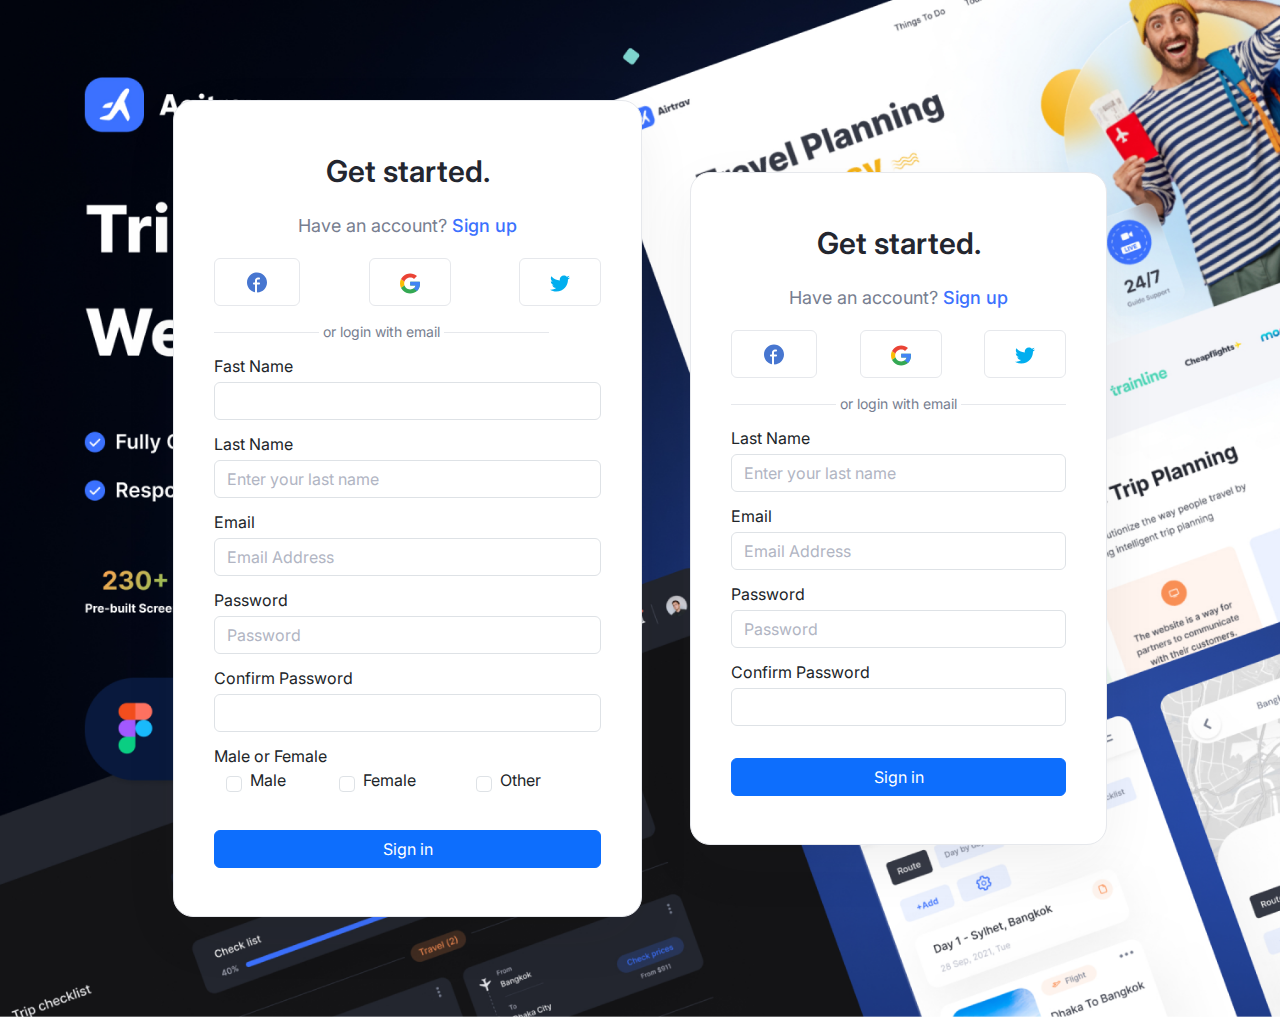
==== login.html @ 50b44e59 "update" ====
<!DOCTYPE html>
<html lang="en">

<head>
    <meta charset="UTF-8">
    <meta http-equiv="X-UA-Compatible" content="IE=edge">
    <!-- Latest compiled and minified CSS -->
    <link href="https://cdn.jsdelivr.net/npm/bootstrap@5.3.0/dist/css/bootstrap.min.css" rel="stylesheet">

    <!-- Latest compiled JavaScript -->
    <script src="https://cdn.jsdelivr.net/npm/bootstrap@5.3.0/dist/js/bootstrap.bundle.min.js"></script>
    <meta name="keywords" content="hoa tươi, mua hoa">
    <meta name="viewport" content="width=device-width, initial-scale=1.0">
    <link rel="preconnect" href="https://fonts.googleapis.com">
    <link rel="preconnect" href="https://fonts.gstatic.com" crossorigin>
    <link rel="icon" type="image/x-icon" href="assets/images/logo.png">
    <link href="https://fonts.googleapis.com/css2?family=Roboto:wght@300&display=swap" rel="stylesheet">
    <link rel="stylesheet" href="https://cdnjs.cloudflare.com/ajax/libs/font-awesome/6.1.2/css/all.min.css"
        integrity="sha512-1sCRPdkRXhBV2PBLUdRb4tMg1w2YPf37qatUFeS7zlBy7jJI8Lf4VHwWfZZfpXtYSLy85pkm9GaYVYMfw5BC1A=="
        crossorigin="anonymous" referrerpolicy="no-referrer" />
    <link rel="stylesheet" href="https://cdnjs.cloudflare.com/ajax/libs/font-awesome/6.4.2/css/all.min.css"
        integrity="sha512-z3gLpd7yknf1YoNbCzqRKc4qyor8gaKU1qmn+CShxbuBusANI9QpRohGBreCFkKxLhei6S9CQXFEbbKuqLg0DA=="
        crossorigin="anonymous" referrerpolicy="no-referrer" />
    <link rel="stylesheet" href="./assets/css/reset.css" />
    <link rel="stylesheet" href="./assets/css/stylelogin.css" />
    <style>
        @import url('https://fonts.googleapis.com/css2?family=Inter:wght@900&display=swap');
    </style>
    <style>
        @import url('https://fonts.googleapis.com/css2?family=Inter:wght@800;900&display=swap');
    </style>
    <style>
        @import url('https://fonts.googleapis.com/css2?family=Inter:wght@700;800;900&display=swap');
    </style>
    <style>
        @import url('https://fonts.googleapis.com/css2?family=Inter:wght@600;700;800;900&display=swap');
    </style>
    <style>
        @import url('https://fonts.googleapis.com/css2?family=Inter:wght@500;600;700;800;900&display=swap');
    </style>
    <style>
        @import url('https://fonts.googleapis.com/css2?family=Inter:wght@400;500;600;700;800;900&display=swap');
    </style>
    <style>
        @import url('https://fonts.googleapis.com/css2?family=Inter:wght@100;200;300&display=swap');
    </style>

    <title>Airtrav</title>
</head>

<body>
    <div class="login">
        <h1 class="text-center mb-3" style="color: var(--gray-1, #23262F);
        text-align: center;
        
        /* heading/H2 */
        font-family: Inter;
        font-size: 30px;
        font-style: normal;
        font-weight: 600;
        line-height: 45px; /* 150% */">Get started.</h1>
        <p class="text-center mb-3" style="color: var(--gray-3, #777E90);
        text-align: center;
        /* body/bodi 18 (regular) */
        font-family: Inter;
        font-size: 18px;
        font-style: normal;
        font-weight: 400;
        line-height: 32px;">Have an account? <a class="link-offset-2 link-underline link-underline-opacity-0"
                style="color: var(--primary-primary, #3B71FE);
/* body/bodi 18 (medium) */
font-family: Inter;
font-size: 18px;
font-style: normal;
font-weight: 500;
line-height: 28px;" href="#">Sign up</a> </p>
        <div class=" d-flex  justify-content-between mb-3">
            <button type="button" class="btn btn-outline-secondary"><svg xmlns="http://www.w3.org/2000/svg" width="24"
                    height="25" viewBox="0 0 24 25" fill="none">
                    <path
                        d="M12 22.0114C12 22.2877 12.2241 22.513 12.4999 22.4994C17.7905 22.2388 22 17.8642 22 12.5059C22 6.97977 17.5228 2.5 12 2.5C6.47715 2.5 2 6.97977 2 12.5059C2 17.1337 5.13989 21.0277 9.40433 22.1713C9.70966 22.2533 10 22.0158 10 21.6995V14.507H9C8.44771 14.507 8 14.0591 8 13.5064C8 12.9538 8.44772 12.5059 9 12.5059H10V10.5047C10 8.84687 11.3431 7.50293 13 7.50293H14C14.5523 7.50293 15 7.95091 15 8.50352C15 9.05613 14.5523 9.5041 14 9.5041H13C12.4477 9.5041 12 9.95208 12 10.5047V12.5059H14C14.5523 12.5059 15 12.9538 15 13.5064C15 14.0591 14.5523 14.507 14 14.507H12V22.0114Z"
                        fill="#4776D0" />
                </svg></button>
            <button type="button" class="btn btn-outline-secondary"><svg xmlns="http://www.w3.org/2000/svg" width="20"
                    height="21" viewBox="0 0 20 21" fill="none">
                    <g id="Logo Google">
                        <g id="Clipped">
                            <mask id="mask0_2151_49157" style="mask-type:luminance" maskUnits="userSpaceOnUse" x="0"
                                y="0" width="20" height="21">
                                <path id="a" fill-rule="evenodd" clip-rule="evenodd"
                                    d="M19.7674 8.68182H10.2326V12.5455H15.7209C15.2093 15 13.0698 16.4091 10.2326 16.4091C6.88372 16.4091 4.18605 13.7727 4.18605 10.5C4.18605 7.22727 6.88372 4.59091 10.2326 4.59091C11.6744 4.59091 12.9767 5.09091 14 5.90909L16.9767 3C15.1628 1.45455 12.8372 0.5 10.2326 0.5C4.55814 0.5 0 4.95455 0 10.5C0 16.0455 4.55814 20.5 10.2326 20.5C15.3488 20.5 20 16.8636 20 10.5C20 9.90909 19.907 9.27273 19.7674 8.68182Z"
                                    fill="white" />
                            </mask>
                            <g mask="url(#mask0_2151_49157)">
                                <path id="Path" d="M-0.930176 16.4091V4.59088L6.9768 10.5L-0.930176 16.4091Z"
                                    fill="#FBBC05" />
                            </g>
                        </g>
                        <g id="Clipped_2">
                            <mask id="mask1_2151_49157" style="mask-type:luminance" maskUnits="userSpaceOnUse" x="0"
                                y="0" width="20" height="21">
                                <path id="a_2" fill-rule="evenodd" clip-rule="evenodd"
                                    d="M19.7674 8.68182H10.2326V12.5455H15.7209C15.2093 15 13.0698 16.4091 10.2326 16.4091C6.88372 16.4091 4.18605 13.7727 4.18605 10.5C4.18605 7.22727 6.88372 4.59091 10.2326 4.59091C11.6744 4.59091 12.9767 5.09091 14 5.90909L16.9767 3C15.1628 1.45455 12.8372 0.5 10.2326 0.5C4.55814 0.5 0 4.95455 0 10.5C0 16.0455 4.55814 20.5 10.2326 20.5C15.3488 20.5 20 16.8636 20 10.5C20 9.90909 19.907 9.27273 19.7674 8.68182Z"
                                    fill="white" />
                            </mask>
                            <g mask="url(#mask1_2151_49157)">
                                <path id="Path_2"
                                    d="M-0.930176 4.59088L6.9768 10.5L10.2326 7.72725L21.3954 5.95452V-0.409119H-0.930176V4.59088Z"
                                    fill="#EA4335" />
                            </g>
                        </g>
                        <g id="Clipped_3">
                            <mask id="mask2_2151_49157" style="mask-type:luminance" maskUnits="userSpaceOnUse" x="0"
                                y="0" width="20" height="21">
                                <path id="a_3" fill-rule="evenodd" clip-rule="evenodd"
                                    d="M19.7674 8.68182H10.2326V12.5455H15.7209C15.2093 15 13.0698 16.4091 10.2326 16.4091C6.88372 16.4091 4.18605 13.7727 4.18605 10.5C4.18605 7.22727 6.88372 4.59091 10.2326 4.59091C11.6744 4.59091 12.9767 5.09091 14 5.90909L16.9767 3C15.1628 1.45455 12.8372 0.5 10.2326 0.5C4.55814 0.5 0 4.95455 0 10.5C0 16.0455 4.55814 20.5 10.2326 20.5C15.3488 20.5 20 16.8636 20 10.5C20 9.90909 19.907 9.27273 19.7674 8.68182Z"
                                    fill="white" />
                            </mask>
                            <g mask="url(#mask2_2151_49157)">
                                <path id="Path_3"
                                    d="M-0.930176 16.4091L13.0233 5.95452L16.6977 6.40906L21.3954 -0.409119V21.4091H-0.930176V16.4091Z"
                                    fill="#34A853" />
                            </g>
                        </g>
                        <g id="Clipped_4">
                            <mask id="mask3_2151_49157" style="mask-type:luminance" maskUnits="userSpaceOnUse" x="0"
                                y="0" width="20" height="21">
                                <path id="a_4" fill-rule="evenodd" clip-rule="evenodd"
                                    d="M19.7674 8.68182H10.2326V12.5455H15.7209C15.2093 15 13.0698 16.4091 10.2326 16.4091C6.88372 16.4091 4.18605 13.7727 4.18605 10.5C4.18605 7.22727 6.88372 4.59091 10.2326 4.59091C11.6744 4.59091 12.9767 5.09091 14 5.90909L16.9767 3C15.1628 1.45455 12.8372 0.5 10.2326 0.5C4.55814 0.5 0 4.95455 0 10.5C0 16.0455 4.55814 20.5 10.2326 20.5C15.3488 20.5 20 16.8636 20 10.5C20 9.90909 19.907 9.27273 19.7674 8.68182Z"
                                    fill="white" />
                            </mask>
                            <g mask="url(#mask3_2151_49157)">
                                <path id="Path_4"
                                    d="M21.3953 21.4091L6.97668 10.5L5.11621 9.13634L21.3953 4.59088V21.4091Z"
                                    fill="#4285F4" />
                            </g>
                        </g>
                    </g>
                </svg></button>
            <button type="button" class="btn btn-outline-secondary"><svg xmlns="http://www.w3.org/2000/svg" width="20"
                    height="17" viewBox="0 0 20 17" fill="none">
                    <g id="google/text">
                        <path id="Vector"
                            d="M20 2.39415C19.2563 2.71538 18.4637 2.92831 17.6375 3.03169C18.4875 2.532 19.1363 1.74677 19.4412 0.800308C18.6488 1.26554 17.7738 1.59415 16.8412 1.77754C16.0887 0.988616 15.0162 0.5 13.8462 0.5C11.5763 0.5 9.74875 2.31415 9.74875 4.53815C9.74875 4.85815 9.77625 5.16585 9.84375 5.45877C6.435 5.29508 3.41875 3.68646 1.3925 1.236C1.03875 1.84031 0.83125 2.532 0.83125 3.27662C0.83125 4.67477 1.5625 5.91415 2.6525 6.63169C1.99375 6.61938 1.3475 6.43108 0.8 6.13446C0.8 6.14677 0.8 6.16277 0.8 6.17877C0.8 8.14062 2.22125 9.77015 4.085 10.1455C3.75125 10.2354 3.3875 10.2785 3.01 10.2785C2.7475 10.2785 2.4825 10.2637 2.23375 10.2095C2.765 11.8083 4.2725 12.9837 6.065 13.0218C4.67 14.0963 2.89875 14.7437 0.98125 14.7437C0.645 14.7437 0.3225 14.7289 0 14.6883C1.81625 15.8415 3.96875 16.5 6.29 16.5C13.835 16.5 17.96 10.3462 17.96 5.012C17.96 4.83354 17.9538 4.66123 17.945 4.49015C18.7588 3.92154 19.4425 3.21138 20 2.39415Z"
                            fill="#01AEEF" />
                    </g>
                </svg></button>
            
            </div>
        
        <div class="line-space mb-3 d-flex align-items-center">
                <div></div>
                <span class="mx-1" style="color: var(--gray-3, #777E90);
                /* body/bodi 14 (regular) */
                font-family: Inter;
                font-size: 14px;
                font-style: normal;
                font-weight: 400;
                line-height: 20px;">or login with email</span>
                <div></div>
        </div>
        <form id="form-1">
            <div class="mb-3 form-group  ">
                <label for="exampleInputEmail1" class="form-label">Fast Name</label>
                <select name="firstname"  class="form-control" id="firstname"
                    placeholder=" sdfsdfsde">
                    <option class="d-none"value=""></option>
                    <option value="HN">Ha Noi</option>
                    <option value="SG">Sai Gon</option>
                    <option value="DN">Da Nang</option>
                </select>
                <span class="form-message"></span>
            </div>
            <div class="mb-3 form-group">
                <label for="exampleInputEmail1" class="form-label">Last Name</label>
                <input name="lastname" type="text" class="form-control" id="lastname" aria-describedby="emailHelp"
                    placeholder="Enter your last name">
                <span class="form-message"></span>
            </div>
            <div class="mb-3 form-group">
                <label for="exampleInputEmail1" class="form-label">Email </label>
                <input name="email" type="email" class="form-control" id="email" aria-describedby="emailHelp"
                    placeholder="Email Address">
                <span class="form-message"></span>
            </div>
            <div class="mb-3 form-group">
                <label for="exampleInputEmail1" class="form-label">Password </label>
                <input name="password" type="password" class="form-control" id="password" aria-describedby="emailHelp"
                    placeholder="Password">
                <span class="form-message"></span>
            </div>
            <div class="mb-3 form-group">
                <label for="exampleInputEmail1" class="form-label">Confirm Password </label>
                <input name="passwordreget" type="password" class="form-control" id="regetpassword" aria-describedby="emailHelp"
                    placeholder=" ">
                <span class="form-message"></span>
            </div>
            <div class="form-group mb-3 row  d-flex justify-content-between align-items-center">
                <h1 class="col-12 mb-2" >Male or Female</h1>
                <div class="form-check col-4 p-0 ps-5">
                    <input class="form-check-input" type="checkbox" name="flexRadioDefault" id="flexRadioDefault1" value="Male">
                    <label class="form-check-label" for="flexRadioDefault1">
                        Male
                    </label>
                  </div>
                  <div class="form-check col-4">
                    <input class="form-check-input" type="checkbox" name="flexRadioDefault" id="flexRadioDefault2" value="Female" >
                    <label class="form-check-label" for="flexRadioDefault2">
                        Female
                    </label>
                  </div>
                  <div class="form-check col-4">
                    <input class="form-check-input" type="checkbox" name="flexRadioDefault" id="flexRadioDefault3" value="other">
                    <label class="form-check-label" for="flexRadioDefault2">
                      Other
                    </label>
                  </div>
                  <span class="form-message"></span>
            </div>
            
            
            
            <button type="submit" class="btn btn-primary w-100 align-items-center mt-3">Sign in</button>
        </form>
        

    </div>

    <div class="login ms-5">
        <h1 class="text-center mb-3" style="color: var(--gray-1, #23262F);
        text-align: center;
        
        /* heading/H2 */
        font-family: Inter;
        font-size: 30px;
        font-style: normal;
        font-weight: 600;
        line-height: 45px; /* 150% */">Get started.</h1>
        <p class="text-center mb-3" style="color: var(--gray-3, #777E90);
        text-align: center;
        /* body/bodi 18 (regular) */
        font-family: Inter;
        font-size: 18px;
        font-style: normal;
        font-weight: 400;
        line-height: 32px;">Have an account? <a class="link-offset-2 link-underline link-underline-opacity-0"
                style="color: var(--primary-primary, #3B71FE);
/* body/bodi 18 (medium) */
font-family: Inter;
font-size: 18px;
font-style: normal;
font-weight: 500;
line-height: 28px;" href="#">Sign up</a> </p>
        <div class=" d-flex  justify-content-between mb-3">
            <button type="button" class="btn btn-outline-secondary"><svg xmlns="http://www.w3.org/2000/svg" width="24"
                    height="25" viewBox="0 0 24 25" fill="none">
                    <path
                        d="M12 22.0114C12 22.2877 12.2241 22.513 12.4999 22.4994C17.7905 22.2388 22 17.8642 22 12.5059C22 6.97977 17.5228 2.5 12 2.5C6.47715 2.5 2 6.97977 2 12.5059C2 17.1337 5.13989 21.0277 9.40433 22.1713C9.70966 22.2533 10 22.0158 10 21.6995V14.507H9C8.44771 14.507 8 14.0591 8 13.5064C8 12.9538 8.44772 12.5059 9 12.5059H10V10.5047C10 8.84687 11.3431 7.50293 13 7.50293H14C14.5523 7.50293 15 7.95091 15 8.50352C15 9.05613 14.5523 9.5041 14 9.5041H13C12.4477 9.5041 12 9.95208 12 10.5047V12.5059H14C14.5523 12.5059 15 12.9538 15 13.5064C15 14.0591 14.5523 14.507 14 14.507H12V22.0114Z"
                        fill="#4776D0" />
                </svg></button>
            <button type="button" class="btn btn-outline-secondary"><svg xmlns="http://www.w3.org/2000/svg" width="20"
                    height="21" viewBox="0 0 20 21" fill="none">
                    <g id="Logo Google">
                        <g id="Clipped">
                            <mask id="mask0_2151_49157" style="mask-type:luminance" maskUnits="userSpaceOnUse" x="0"
                                y="0" width="20" height="21">
                                <path id="a" fill-rule="evenodd" clip-rule="evenodd"
                                    d="M19.7674 8.68182H10.2326V12.5455H15.7209C15.2093 15 13.0698 16.4091 10.2326 16.4091C6.88372 16.4091 4.18605 13.7727 4.18605 10.5C4.18605 7.22727 6.88372 4.59091 10.2326 4.59091C11.6744 4.59091 12.9767 5.09091 14 5.90909L16.9767 3C15.1628 1.45455 12.8372 0.5 10.2326 0.5C4.55814 0.5 0 4.95455 0 10.5C0 16.0455 4.55814 20.5 10.2326 20.5C15.3488 20.5 20 16.8636 20 10.5C20 9.90909 19.907 9.27273 19.7674 8.68182Z"
                                    fill="white" />
                            </mask>
                            <g mask="url(#mask0_2151_49157)">
                                <path id="Path" d="M-0.930176 16.4091V4.59088L6.9768 10.5L-0.930176 16.4091Z"
                                    fill="#FBBC05" />
                            </g>
                        </g>
                        <g id="Clipped_2">
                            <mask id="mask1_2151_49157" style="mask-type:luminance" maskUnits="userSpaceOnUse" x="0"
                                y="0" width="20" height="21">
                                <path id="a_2" fill-rule="evenodd" clip-rule="evenodd"
                                    d="M19.7674 8.68182H10.2326V12.5455H15.7209C15.2093 15 13.0698 16.4091 10.2326 16.4091C6.88372 16.4091 4.18605 13.7727 4.18605 10.5C4.18605 7.22727 6.88372 4.59091 10.2326 4.59091C11.6744 4.59091 12.9767 5.09091 14 5.90909L16.9767 3C15.1628 1.45455 12.8372 0.5 10.2326 0.5C4.55814 0.5 0 4.95455 0 10.5C0 16.0455 4.55814 20.5 10.2326 20.5C15.3488 20.5 20 16.8636 20 10.5C20 9.90909 19.907 9.27273 19.7674 8.68182Z"
                                    fill="white" />
                            </mask>
                            <g mask="url(#mask1_2151_49157)">
                                <path id="Path_2"
                                    d="M-0.930176 4.59088L6.9768 10.5L10.2326 7.72725L21.3954 5.95452V-0.409119H-0.930176V4.59088Z"
                                    fill="#EA4335" />
                            </g>
                        </g>
                        <g id="Clipped_3">
                            <mask id="mask2_2151_49157" style="mask-type:luminance" maskUnits="userSpaceOnUse" x="0"
                                y="0" width="20" height="21">
                                <path id="a_3" fill-rule="evenodd" clip-rule="evenodd"
                                    d="M19.7674 8.68182H10.2326V12.5455H15.7209C15.2093 15 13.0698 16.4091 10.2326 16.4091C6.88372 16.4091 4.18605 13.7727 4.18605 10.5C4.18605 7.22727 6.88372 4.59091 10.2326 4.59091C11.6744 4.59091 12.9767 5.09091 14 5.90909L16.9767 3C15.1628 1.45455 12.8372 0.5 10.2326 0.5C4.55814 0.5 0 4.95455 0 10.5C0 16.0455 4.55814 20.5 10.2326 20.5C15.3488 20.5 20 16.8636 20 10.5C20 9.90909 19.907 9.27273 19.7674 8.68182Z"
                                    fill="white" />
                            </mask>
                            <g mask="url(#mask2_2151_49157)">
                                <path id="Path_3"
                                    d="M-0.930176 16.4091L13.0233 5.95452L16.6977 6.40906L21.3954 -0.409119V21.4091H-0.930176V16.4091Z"
                                    fill="#34A853" />
                            </g>
                        </g>
                        <g id="Clipped_4">
                            <mask id="mask3_2151_49157" style="mask-type:luminance" maskUnits="userSpaceOnUse" x="0"
                                y="0" width="20" height="21">
                                <path id="a_4" fill-rule="evenodd" clip-rule="evenodd"
                                    d="M19.7674 8.68182H10.2326V12.5455H15.7209C15.2093 15 13.0698 16.4091 10.2326 16.4091C6.88372 16.4091 4.18605 13.7727 4.18605 10.5C4.18605 7.22727 6.88372 4.59091 10.2326 4.59091C11.6744 4.59091 12.9767 5.09091 14 5.90909L16.9767 3C15.1628 1.45455 12.8372 0.5 10.2326 0.5C4.55814 0.5 0 4.95455 0 10.5C0 16.0455 4.55814 20.5 10.2326 20.5C15.3488 20.5 20 16.8636 20 10.5C20 9.90909 19.907 9.27273 19.7674 8.68182Z"
                                    fill="white" />
                            </mask>
                            <g mask="url(#mask3_2151_49157)">
                                <path id="Path_4"
                                    d="M21.3953 21.4091L6.97668 10.5L5.11621 9.13634L21.3953 4.59088V21.4091Z"
                                    fill="#4285F4" />
                            </g>
                        </g>
                    </g>
                </svg></button>
            <button type="button" class="btn btn-outline-secondary"><svg xmlns="http://www.w3.org/2000/svg" width="20"
                    height="17" viewBox="0 0 20 17" fill="none">
                    <g id="google/text">
                        <path id="Vector"
                            d="M20 2.39415C19.2563 2.71538 18.4637 2.92831 17.6375 3.03169C18.4875 2.532 19.1363 1.74677 19.4412 0.800308C18.6488 1.26554 17.7738 1.59415 16.8412 1.77754C16.0887 0.988616 15.0162 0.5 13.8462 0.5C11.5763 0.5 9.74875 2.31415 9.74875 4.53815C9.74875 4.85815 9.77625 5.16585 9.84375 5.45877C6.435 5.29508 3.41875 3.68646 1.3925 1.236C1.03875 1.84031 0.83125 2.532 0.83125 3.27662C0.83125 4.67477 1.5625 5.91415 2.6525 6.63169C1.99375 6.61938 1.3475 6.43108 0.8 6.13446C0.8 6.14677 0.8 6.16277 0.8 6.17877C0.8 8.14062 2.22125 9.77015 4.085 10.1455C3.75125 10.2354 3.3875 10.2785 3.01 10.2785C2.7475 10.2785 2.4825 10.2637 2.23375 10.2095C2.765 11.8083 4.2725 12.9837 6.065 13.0218C4.67 14.0963 2.89875 14.7437 0.98125 14.7437C0.645 14.7437 0.3225 14.7289 0 14.6883C1.81625 15.8415 3.96875 16.5 6.29 16.5C13.835 16.5 17.96 10.3462 17.96 5.012C17.96 4.83354 17.9538 4.66123 17.945 4.49015C18.7588 3.92154 19.4425 3.21138 20 2.39415Z"
                            fill="#01AEEF" />
                    </g>
                </svg></button>
            
            </div>
        
        <div class="line-space mb-3 d-flex align-items-center " >
                <div></div>
                <span class="mx-1" style="color: var(--gray-3, #777E90);
                /* body/bodi 14 (regular) */
                font-family: Inter;
                font-size: 14px;
                font-style: normal;
                font-weight: 400;
                line-height: 20px;">or login with email</span>
                <div></div>
        </div>
        <form id="form-2">
            
            <div class="mb-3 form-group">
                <label for="exampleInputEmail1" class="form-label">Last Name</label>
                <input name="lastname" rules="required" type="text" class="form-control" id="lastname1" aria-describedby="emailHelp"
                    placeholder="Enter your last name">
                <span class="form-message"></span>
            </div>
            <div class="mb-3 form-group">
                <label for="exampleInputEmail1" class="form-label">Email </label>
                <input name="email" rules="required|email" type="email" class="form-control" id="email1" aria-describedby="emailHelp"
                    placeholder="Email Address">
                <span class="form-message"></span>
            </div>
            <div class="mb-3 form-group">
                <label for="exampleInputEmail1" class="form-label">Password </label>
                <input name="password" rules="required|min:6" type="password" class="form-control" id="password1" aria-describedby="emailHelp"
                    placeholder="Password">
                <span class="form-message"></span>
            </div>
            <div class="mb-3 form-group">
                <label for="exampleInputEmail1" class="form-label">Confirm Password </label>
                <input name="passwordreget" rules="required" type="password" class="form-control" id="regetpassword1" aria-describedby="emailHelp"
                    placeholder=" ">
                <span class="form-message"></span>
            </div>
            <!-- <div class="form-group mb-3 row  d-flex justify-content-between align-items-center">
                <h1 class="col-12 mb-2" >Male or Female</h1>
                <div class="form-check col-4 p-0 ps-5">
                    <input class="form-check-input" type="checkbox" name="flexRadioDefault" id="flexRadioDefault4" value="Male">
                    <label class="form-check-label" for="flexRadioDefault1">
                        Male
                    </label>
                  </div>
                  <div class="form-check col-4">
                    <input class="form-check-input" type="checkbox" name="flexRadioDefault" id="flexRadioDefault5" value="Female" >
                    <label class="form-check-label" for="flexRadioDefault2">
                        Female
                    </label>
                  </div>
                  <div class="form-check col-4">
                    <input class="form-check-input" type="checkbox" name="flexRadioDefault" id="flexRadioDefault6" value="other">
                    <label class="form-check-label" for="flexRadioDefault2">
                      Other
                    </label>
                  </div>
                  <span class="form-message"></span>
            </div> -->
            
            
            
            <button type="submit" class="btn btn-primary w-100 align-items-center mt-3">Sign in</button>
        </form>
        

    </div>

    <script src="assets/js/login.js"></script>
    <script>
        Validator({
            form:'#form-1',
            formGroup: '.form-group',
            errorSelector:'.form-message',
            rules: [
                Validator.isRequired('#firstname'),
                Validator.isRequired('#lastname'),
                Validator.isRequired('#email'),
                Validator.isEmail('#email'),
                Validator.minLength('#password',6),
                Validator.isRequired('#regetpassword'),
                Validator.isRequiredCheckbox('input[name="flexRadioDefault"]'),
                Validator.isConfirmed('#regetpassword',function(){
                    return document.querySelector('#form-1 #password').value;
                })
            ],
            onsubmit: function (data){
                console.log(data);
            }   
        })
        Validator2('#form-2')
    </script>
</body>
---- assets/css/stylelogin.css ----
body {
    width: 100%;
    min-height: 100vh;
    display: flex;
    justify-content: center;
    align-items: center;
    padding:100px 0;
    font-family: 'Inter', sans-serif;
    font-style: normal;
    padding-top: 100px;
    background: url(/assets/images/thumb.png)no-repeat;
    background-size: cover;
    
}
.login {
padding: 48px 40px;
border-radius: 20px;
border: 0.5px solid var(--gray-5, #E6E8EC);
background: var(--white-white, #FFF);
box-shadow: 0px 20px 60px -6px rgba(40, 40, 40, 0.08);
}
.form-control::-webkit-input-placeholder{
    color: var(--gray-4, #B1B5C3);
/* body/bodi 16 (regular) */
font-family: Inter;
font-size: 16px;
font-style: normal;
font-weight: 400;
line-height: 24px; /* 150% */
}
.btn-outline-secondary{
    border: 1px solid var(--gray-5, #E6E8EC);
    padding:10px 30px;

}
.btn-outline-secondary:hover{
    background-color: #FFF;
}
.line-space div{
    width: 105px;
height: 1px;
flex-shrink: 0;
background: var(--gray-5, #E6E8EC);
}
.invalid  input{
    border:1px solid #ff2d2d;
    background-color: #fef0f0;
}
.invalid  select{
    border:1px solid #ff2d2d;
    background-color: #fef0f0;
}
.invalid span{
    color: #ff2d2d;
}
.form-message{
    
    font-size: 13px;
}
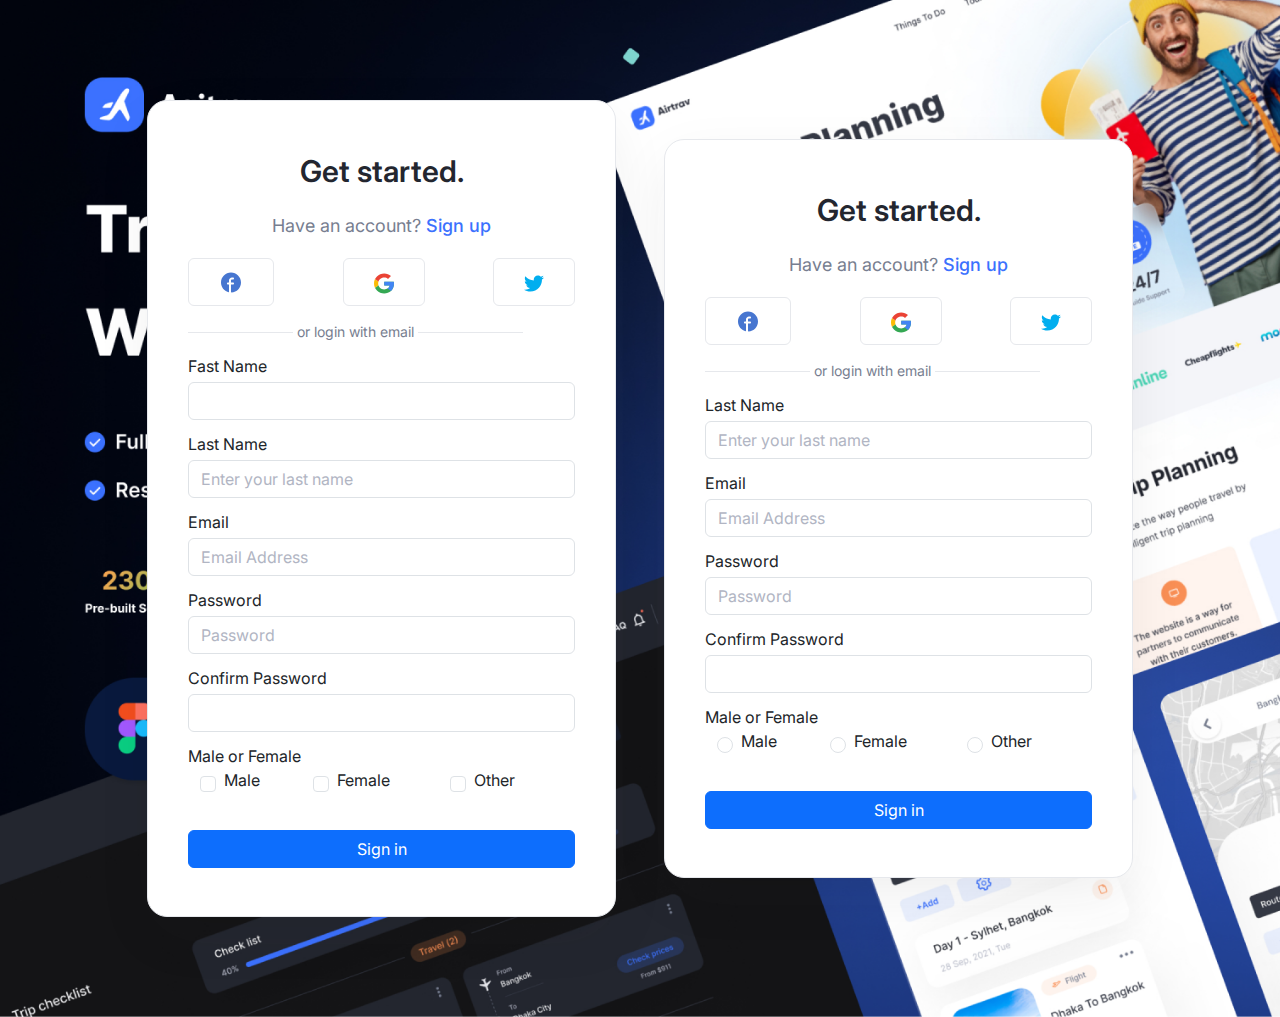
==== commit 475fff4d: "update" ====
--- a/login.html
+++ b/login.html
@@ -66,8 +66,7 @@
         font-size: 18px;
         font-style: normal;
         font-weight: 400;
-        line-height: 32px;">Have an account? <a class="link-offset-2 link-underline link-underline-opacity-0"
-                style="color: var(--primary-primary, #3B71FE);
+        line-height: 32px;">Have an account? <a class="link-offset-2 link-underline link-underline-opacity-0" style="color: var(--primary-primary, #3B71FE);
 /* body/bodi 18 (medium) */
 font-family: Inter;
 font-size: 18px;
@@ -145,26 +144,25 @@
                             fill="#01AEEF" />
                     </g>
                 </svg></button>
-            
-            </div>
-        
+
+        </div>
+
         <div class="line-space mb-3 d-flex align-items-center">
-                <div></div>
-                <span class="mx-1" style="color: var(--gray-3, #777E90);
+            <div></div>
+            <span class="mx-1" style="color: var(--gray-3, #777E90);
                 /* body/bodi 14 (regular) */
                 font-family: Inter;
                 font-size: 14px;
                 font-style: normal;
                 font-weight: 400;
                 line-height: 20px;">or login with email</span>
-                <div></div>
+            <div></div>
         </div>
         <form id="form-1">
             <div class="mb-3 form-group  ">
                 <label for="exampleInputEmail1" class="form-label">Fast Name</label>
-                <select name="firstname"  class="form-control" id="firstname"
-                    placeholder=" sdfsdfsde">
-                    <option class="d-none"value=""></option>
+                <select name="firstname" class="form-control" id="firstname" placeholder=" sdfsdfsde">
+                    <option class="d-none" value=""></option>
                     <option value="HN">Ha Noi</option>
                     <option value="SG">Sai Gon</option>
                     <option value="DN">Da Nang</option>
@@ -191,38 +189,41 @@
             </div>
             <div class="mb-3 form-group">
                 <label for="exampleInputEmail1" class="form-label">Confirm Password </label>
-                <input name="passwordreget" type="password" class="form-control" id="regetpassword" aria-describedby="emailHelp"
-                    placeholder=" ">
+                <input name="passwordreget" type="password" class="form-control" id="regetpassword"
+                    aria-describedby="emailHelp" placeholder=" ">
                 <span class="form-message"></span>
             </div>
             <div class="form-group mb-3 row  d-flex justify-content-between align-items-center">
-                <h1 class="col-12 mb-2" >Male or Female</h1>
+                <h1 class="col-12 mb-2">Male or Female</h1>
                 <div class="form-check col-4 p-0 ps-5">
-                    <input class="form-check-input" type="checkbox" name="flexRadioDefault" id="flexRadioDefault1" value="Male">
+                    <input class="form-check-input" type="checkbox" name="flexRadioDefault" id="flexRadioDefault1"
+                        value="Male">
                     <label class="form-check-label" for="flexRadioDefault1">
                         Male
                     </label>
-                  </div>
-                  <div class="form-check col-4">
-                    <input class="form-check-input" type="checkbox" name="flexRadioDefault" id="flexRadioDefault2" value="Female" >
+                </div>
+                <div class="form-check col-4">
+                    <input class="form-check-input" type="checkbox" name="flexRadioDefault" id="flexRadioDefault2"
+                        value="Female">
                     <label class="form-check-label" for="flexRadioDefault2">
                         Female
                     </label>
-                  </div>
-                  <div class="form-check col-4">
-                    <input class="form-check-input" type="checkbox" name="flexRadioDefault" id="flexRadioDefault3" value="other">
+                </div>
+                <div class="form-check col-4">
+                    <input class="form-check-input" type="checkbox" name="flexRadioDefault" id="flexRadioDefault3"
+                        value="other">
                     <label class="form-check-label" for="flexRadioDefault2">
-                      Other
-                    </label>
-                  </div>
-                  <span class="form-message"></span>
-            </div>
-            
-            
-            
+                        Other
+                    </label>
+                </div>
+                <span class="form-message"></span>
+            </div>
+
+
+
             <button type="submit" class="btn btn-primary w-100 align-items-center mt-3">Sign in</button>
         </form>
-        
+
 
     </div>
 
@@ -243,8 +244,7 @@
         font-size: 18px;
         font-style: normal;
         font-weight: 400;
-        line-height: 32px;">Have an account? <a class="link-offset-2 link-underline link-underline-opacity-0"
-                style="color: var(--primary-primary, #3B71FE);
+        line-height: 32px;">Have an account? <a class="link-offset-2 link-underline link-underline-opacity-0" style="color: var(--primary-primary, #3B71FE);
 /* body/bodi 18 (medium) */
 font-family: Inter;
 font-size: 18px;
@@ -322,99 +322,104 @@
                             fill="#01AEEF" />
                     </g>
                 </svg></button>
-            
-            </div>
-        
-        <div class="line-space mb-3 d-flex align-items-center " >
-                <div></div>
-                <span class="mx-1" style="color: var(--gray-3, #777E90);
+
+        </div>
+
+        <div class="line-space mb-3 d-flex align-items-center ">
+            <div></div>
+            <span class="mx-1" style="color: var(--gray-3, #777E90);
                 /* body/bodi 14 (regular) */
                 font-family: Inter;
                 font-size: 14px;
                 font-style: normal;
                 font-weight: 400;
                 line-height: 20px;">or login with email</span>
-                <div></div>
+            <div></div>
         </div>
         <form id="form-2">
-            
+
             <div class="mb-3 form-group">
                 <label for="exampleInputEmail1" class="form-label">Last Name</label>
-                <input name="lastname" rules="required" type="text" class="form-control" id="lastname1" aria-describedby="emailHelp"
-                    placeholder="Enter your last name">
+                <input name="lastname" rules="required" type="text" class="form-control" id="lastname1"
+                    aria-describedby="emailHelp" placeholder="Enter your last name">
                 <span class="form-message"></span>
             </div>
             <div class="mb-3 form-group">
                 <label for="exampleInputEmail1" class="form-label">Email </label>
-                <input name="email" rules="required|email" type="email" class="form-control" id="email1" aria-describedby="emailHelp"
-                    placeholder="Email Address">
+                <input name="email" rules="required|email" type="email" class="form-control" id="email1"
+                    aria-describedby="emailHelp" placeholder="Email Address">
                 <span class="form-message"></span>
             </div>
             <div class="mb-3 form-group">
                 <label for="exampleInputEmail1" class="form-label">Password </label>
-                <input name="password" rules="required|min:6" type="password" class="form-control" id="password1" aria-describedby="emailHelp"
-                    placeholder="Password">
+                <input name="password" rules="required|min:6" type="password" class="form-control" id="password1"
+                    aria-describedby="emailHelp" placeholder="Password">
                 <span class="form-message"></span>
             </div>
             <div class="mb-3 form-group">
                 <label for="exampleInputEmail1" class="form-label">Confirm Password </label>
-                <input name="passwordreget" rules="required" type="password" class="form-control" id="regetpassword1" aria-describedby="emailHelp"
-                    placeholder=" ">
-                <span class="form-message"></span>
-            </div>
-            <!-- <div class="form-group mb-3 row  d-flex justify-content-between align-items-center">
-                <h1 class="col-12 mb-2" >Male or Female</h1>
+                <input name="passwordreget" rules="required|confirm:#password1" type="password" class="form-control"
+                    id="regetpassword1" aria-describedby="emailHelp" placeholder=" ">
+                <span class="form-message"></span>
+            </div>
+            <div class="form-group mb-3 row  d-flex justify-content-between align-items-center">
+                <h1 class="col-12 mb-2">Male or Female</h1>
                 <div class="form-check col-4 p-0 ps-5">
-                    <input class="form-check-input" type="checkbox" name="flexRadioDefault" id="flexRadioDefault4" value="Male">
+                    <input class="form-check-input" type="radio" name="flexRadioDefault1" rules="required"
+                        id="flexRadioDefault4" value="Male">
                     <label class="form-check-label" for="flexRadioDefault1">
                         Male
                     </label>
-                  </div>
-                  <div class="form-check col-4">
-                    <input class="form-check-input" type="checkbox" name="flexRadioDefault" id="flexRadioDefault5" value="Female" >
+                </div>
+                <div class="form-check col-4">
+                    <input class="form-check-input" type="radio" name="flexRadioDefault1" rules="required"
+                        id="flexRadioDefault5" value="Female">
                     <label class="form-check-label" for="flexRadioDefault2">
                         Female
                     </label>
-                  </div>
-                  <div class="form-check col-4">
-                    <input class="form-check-input" type="checkbox" name="flexRadioDefault" id="flexRadioDefault6" value="other">
+                </div>
+                <div class="form-check col-4">
+                    <input class="form-check-input" type="radio" name="flexRadioDefault1" rules="required"
+                        id="flexRadioDefault6" value="other">
                     <label class="form-check-label" for="flexRadioDefault2">
-                      Other
-                    </label>
-                  </div>
-                  <span class="form-message"></span>
-            </div> -->
-            
-            
-            
+                        Other
+                    </label>
+                </div>
+                <span class="form-message"></span>
+            </div>
+
+
+
             <button type="submit" class="btn btn-primary w-100 align-items-center mt-3">Sign in</button>
         </form>
-        
+
 
     </div>
 
     <script src="assets/js/login.js"></script>
     <script>
         Validator({
-            form:'#form-1',
+            form: '#form-1',
             formGroup: '.form-group',
-            errorSelector:'.form-message',
+            errorSelector: '.form-message',
             rules: [
                 Validator.isRequired('#firstname'),
                 Validator.isRequired('#lastname'),
                 Validator.isRequired('#email'),
                 Validator.isEmail('#email'),
-                Validator.minLength('#password',6),
+                Validator.minLength('#password', 6),
                 Validator.isRequired('#regetpassword'),
                 Validator.isRequiredCheckbox('input[name="flexRadioDefault"]'),
-                Validator.isConfirmed('#regetpassword',function(){
+                Validator.isConfirmed('#regetpassword', function () {
                     return document.querySelector('#form-1 #password').value;
                 })
             ],
-            onsubmit: function (data){
+            onsubmit: function (data) {
                 console.log(data);
-            }   
+            }
         })
-        Validator2('#form-2')
+        new Validator2('#form-2');
+
+
     </script>
 </body>